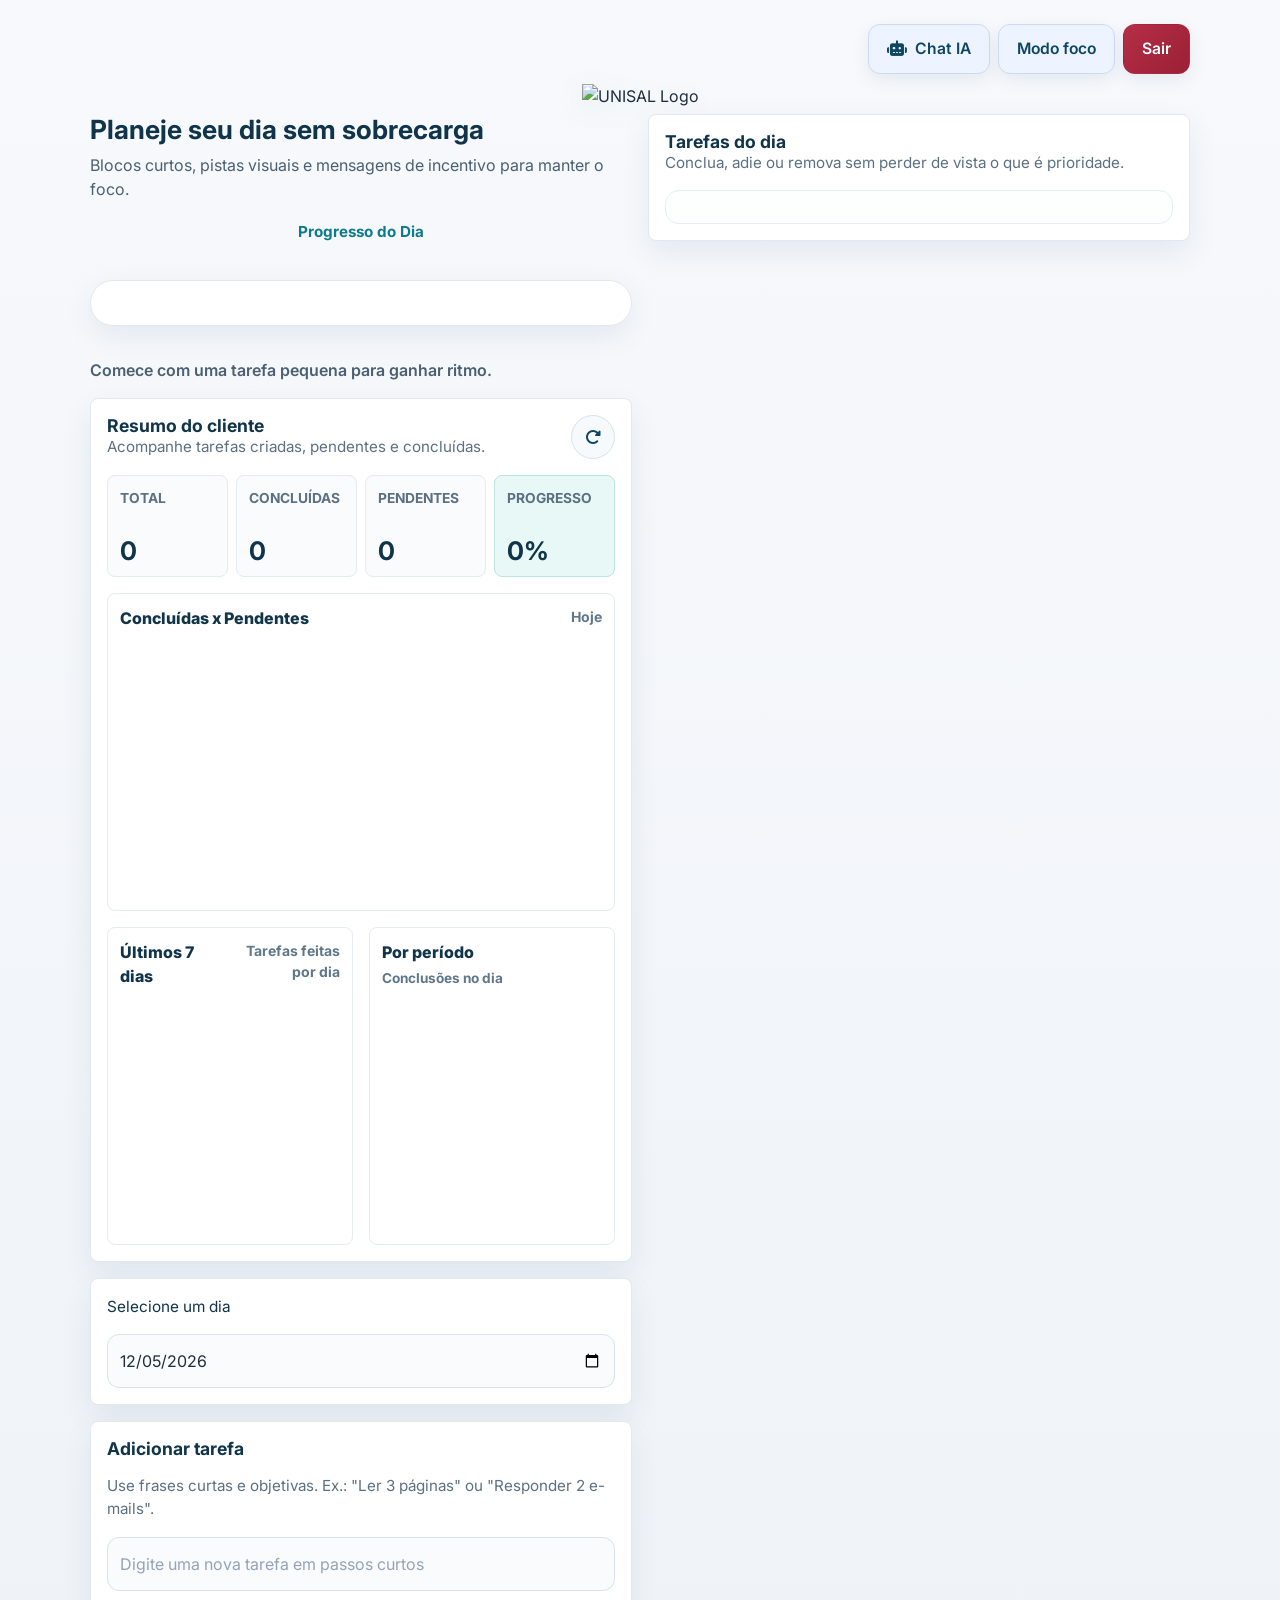
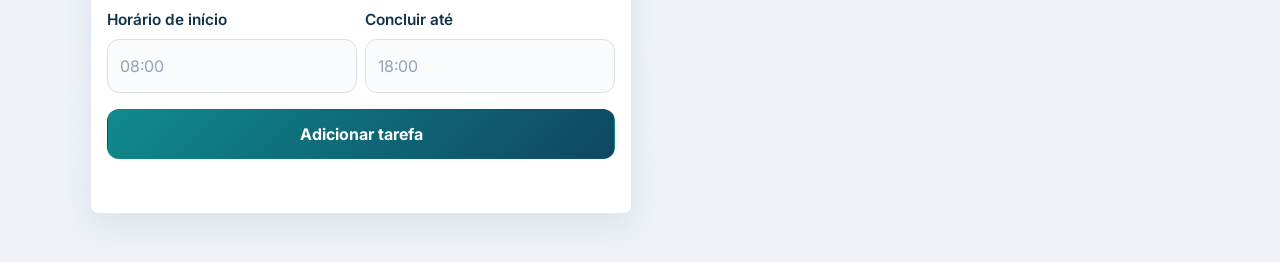
==== Programacao_front-end/index.html @ 7717613e "feat (Programacao_front-end) - Refatoração completa do código" ====
<!DOCTYPE html>
<html lang="pt-br">
    <head>
        <meta charset="UTF-8">
        <meta name="viewport" content="width=device-width, initial-scale=1.0">
        <title>Agenda Organizadora de Tarefas</title>
        <link href="https://fonts.googleapis.com/css2?family=Inter:wght@400;500;600;700;800&display=swap" rel="stylesheet">
        <link rel="stylesheet" href="https://cdnjs.cloudflare.com/ajax/libs/font-awesome/6.5.0/css/all.min.css">
        <link href="https://cdn.jsdelivr.net/npm/bootstrap@5.3.8/dist/css/bootstrap.min.css" rel="stylesheet" integrity="sha384-sRIl4kxILFvY47J16cr9ZwB07vP4J8+LH7qKQnuqkuIAvNWLzeN8tE5YBujZqJLB" crossorigin="anonymous">
        <link rel="stylesheet" href="./static/css/style.css">
    </head>
    <body class="d-flex flex-column align-items-center min-vh-100 px-3 pt-4 pb-5">
        <div class="top-actions d-flex flex-wrap justify-content-end align-items-center gap-2">
            <a class="btn ghost-btn d-inline-flex align-items-center gap-2" href="chat.html"><i class="fa-solid fa-robot"></i> Chat IA</a>
            <button id="focusToggle" class="btn ghost-btn">Modo foco</button>
            <button id="logoutBtn" class="btn logout-btn">Sair</button>
        </div>

        <div class="logo-container d-flex justify-content-center align-items-center">
            <img class="img-fluid" src="./static/images/unisal-removebg-preview.png" alt="UNISAL Logo">
        </div>

        <main class="layout container-fluid px-0">
            <div class="row g-3">
                <section class="col-12 col-lg-6 d-flex flex-column gap-3">
                    <div class="section-header">
                        <h1 class="mb-0 fw-bold">Planeje seu dia sem sobrecarga</h1>
                        <p class="subtitle mt-2 mb-0">Blocos curtos, pistas visuais e mensagens de incentivo para manter o foco.</p>
                    </div>

                    <div class="progress-text text-center fw-bold mt-1">Progresso do Dia</div>
                    <div class="progress progress-container">
                        <div class="progress-bar flex-row align-items-center justify-content-end fw-bold" id="progressBar"><span id="progressPerc"></span></div>
                    </div>
                    <div class="progress-caption fw-semibold" id="progressCaption">Comece com uma tarefa pequena para ganhar ritmo.</div>

                    <section class="card p-3 gap-3" aria-labelledby="dashboardTitle">
                        <div class="d-flex justify-content-between align-items-start gap-3">
                            <div>
                                <h2 class="section-title mb-0 fw-bold" id="dashboardTitle">Resumo do cliente</h2>
                                <p class="helper-text mb-0" id="dashboardSubtitle">Acompanhe tarefas criadas, pendentes e concluídas.</p>
                            </div>
                            <button id="refreshDashboard" class="btn icon-btn d-inline-flex align-items-center justify-content-center rounded-circle p-0 flex-shrink-0" title="Atualizar gráficos" aria-label="Atualizar gráficos">
                                <i class="fa-solid fa-rotate-right"></i>
                            </button>
                        </div>

                        <div class="row row-cols-2 row-cols-sm-4 g-2">
                            <div class="col">
                                <article class="metric-card card h-100 justify-content-between">
                                    <span>Total</span>
                                    <strong id="metricTotal">0</strong>
                                </article>
                            </div>
                            <div class="col">
                                <article class="metric-card card h-100 justify-content-between">
                                    <span>Concluídas</span>
                                    <strong id="metricCompleted">0</strong>
                                </article>
                            </div>
                            <div class="col">
                                <article class="metric-card card h-100 justify-content-between">
                                    <span>Pendentes</span>
                                    <strong id="metricPending">0</strong>
                                </article>
                            </div>
                            <div class="col">
                                <article class="metric-card card h-100 justify-content-between highlight">
                                    <span>Progresso</span>
                                    <strong id="metricRate">0%</strong>
                                </article>
                            </div>
                        </div>

                        <div class="row g-3">
                            <div class="col-12">
                                <article class="chart-panel card h-100">
                                    <div class="chart-heading d-flex justify-content-between align-items-start gap-3">
                                        <span>Concluídas x Pendentes</span>
                                        <small id="statusChartLabel">Hoje</small>
                                    </div>
                                    <canvas class="d-block w-100" id="statusChart" height="220"></canvas>
                                </article>
                            </div>
                            <div class="col-12 col-sm-6">
                                <article class="chart-panel card h-100">
                                    <div class="chart-heading d-flex justify-content-between align-items-start gap-3">
                                        <span>Últimos 7 dias</span>
                                        <small>Tarefas feitas por dia</small>
                                    </div>
                                    <canvas class="d-block w-100" id="weeklyChart" height="220"></canvas>
                                </article>
                            </div>
                            <div class="col-12 col-sm-6">
                                <article class="chart-panel card h-100">
                                    <div class="chart-heading d-flex flex-column align-items-start gap-1">
                                        <span>Por período</span>
                                        <small>Conclusões no dia</small>
                                    </div>
                                    <canvas class="d-block w-100" id="periodChart" height="220"></canvas>
                                </article>
                            </div>
                        </div>
                    </section>

                    <div class="d-flex flex-column gap-3">
                        <div class="card p-3 gap-3">
                            <label class="form-label mb-0" for="selectedDate">Selecione um dia</label>
                            <input class="form-control" type="date" id="selectedDate">
                        </div>

                        <div class="card p-3 gap-3">
                            <h2 class="section-title mb-0 fw-bold">Adicionar tarefa</h2>
                            <p class="helper-text mb-0">Use frases curtas e objetivas. Ex.: "Ler 3 páginas" ou "Responder 2 e-mails".</p>
                            <input class="form-control" type="text" id="taskInput" placeholder="Digite uma nova tarefa em passos curtos">
                            <div class="row g-2">
                                <div class="col-12 col-sm-6">
                                    <label class="form-label fw-semibold" for="timeInput">Horário de início</label>
                                    <input class="form-control" type="text" id="timeInput" maxlength="5" pattern="[0-9]{2}:[0-9]{2}" placeholder="08:00">
                                </div>
                                <div class="col-12 col-sm-6">
                                    <label class="form-label fw-semibold" for="deadlineInput">Concluir até</label>
                                    <input class="form-control" type="text" id="deadlineInput" maxlength="5" pattern="[0-9]{2}:[0-9]{2}" placeholder="18:00">
                                </div>
                            </div>
                            <button id="addTaskButton" class="btn btn-primary primary-btn w-100 fw-bold">Adicionar tarefa</button>
                            <div id="statusMessage" class="status-message fw-semibold" role="status" aria-live="polite"></div>
                        </div>
                    </div>
                </section>

                <section class="col-12 col-lg-6 d-flex flex-column gap-3">
                    <div class="card p-3">
                        <h2 class="section-title mb-0 fw-bold">Tarefas do dia</h2>
                        <p class="helper-text mb-0">Conclua, adie ou remova sem perder de vista o que é prioridade.</p>
                        <div class="task-list-container w-100 overflow-y-auto mt-3 p-3">
                            <ul id="taskList" class="list-unstyled mb-0"></ul>
                        </div>
                    </div>
                </section>
            </div>
        </main>

        <div class="congrats-message position-fixed top-50 start-50 translate-middle text-center" id="congratsMessage">
            Parabéns! Você completou todas as tarefas do dia!
        </div>

        <canvas id="fireworksCanvas" class="position-fixed top-0 start-0 w-100 h-100"></canvas>

        <script src="./static/js/auth.js"></script>
        <script src="./static/js/fireworks.js"></script>
        <script src="./static/js/progress.js"></script>
        <script src="./static/js/tasks.js"></script>
    </body>
</html>
---- Programacao_front-end/static/css/style.css ----
body {
    font-family: 'Inter', system-ui, -apple-system, sans-serif;
    background: linear-gradient(180deg, #f7f9fc 0%, #eef2f7 100%);
    color: #1f2d3d;
    transition: background 0.3s ease;
}

.top-actions,
.layout {
    width: min(1100px, 100%);
}

.btn {
    --bs-btn-hover-bg: var(--bs-btn-bg);
    --bs-btn-hover-color: var(--bs-btn-color);
    --bs-btn-hover-border-color: var(--bs-btn-border-color);
    --bs-btn-active-bg: var(--bs-btn-hover-bg);
    --bs-btn-active-color: var(--bs-btn-hover-color);
    --bs-btn-active-border-color: var(--bs-btn-hover-border-color);
    --bs-btn-padding-y: 12px;
    --bs-btn-padding-x: 12px;
    --bs-btn-border-radius: 12px;
    --bs-btn-font-weight: 600;
    transition: transform 0.1s ease, box-shadow 0.2s ease, background-color 0.2s ease;
}

.logout-btn,
.ghost-btn {
    --bs-btn-padding-x: 18px;
    --bs-btn-font-size: 0.98rem;
    box-shadow: 0 6px 18px #0f466214;
}

.logout-btn,
.primary-btn {
    --bs-btn-color: #fff;
    --bs-btn-border-color: transparent;
}

.logout-btn {
    background: linear-gradient(135deg, #b52e46, #9a2036);
}

.ghost-btn {
    --bs-btn-bg: #edf3ff;
    --bs-btn-color: #0f4662;
    --bs-btn-border-color: #cfd9f1;
}

.logout-btn:hover,
.ghost-btn:hover,
.primary-btn:hover,
.delete-btn:hover,
.check-btn:hover {
    transform: translateY(-1px);
    box-shadow: 0 10px 26px #0f466220;
}

.btn:focus-visible,
.form-control:focus-visible {
    outline: 3px solid #74c0c8;
    outline-offset: 2px;
}

.logo-container {
    margin: 10px 0 6px;
}

.logo-container img {
    max-width: 180px;
    filter: drop-shadow(0 6px 14px #0f466215);
}

.section-header h1 {
    font-size: 1.65rem;
    color: #10344a;
}

.subtitle,
.progress-caption {
    color: #4a6072;
}

.card {
    --bs-card-border-radius: 8px;
    --bs-card-border-color: #e2e8f0;
    box-shadow: 0 12px 30px #0f466214;
}

.section-title {
    color: #10344a;
    font-size: 1.1rem;
}

.helper-text {
    color: #5c7083;
    font-size: 0.95rem;
}

.form-control {
    padding: 14px 12px;
    border-color: #d9e2ec;
    border-radius: 12px;
    background: #f9fbfd;
    color: #1f2d3d;
}

.form-control::placeholder {
    color: #94a3b8;
}

.form-label {
    color: #10344a;
    font-size: 0.96rem;
}

.primary-btn {
    --bs-btn-bg: #0f4662;
    background-image: linear-gradient(135deg, #0f8b8d, #0f4662);
}

.status-message {
    min-height: 22px;
    color: #0f4662;
    font-size: 0.95rem;
    transition: opacity 0.25s ease, transform 0.25s ease;
}

.status-message.hide {
    opacity: 0;
    transform: translateY(-4px);
}

.task-list-container {
    max-height: 420px;
    border: 1px solid #e6edf5;
    border-radius: 14px;
    background-color: #fdfefe;
    scrollbar-gutter: stable;
}

.task-item {
    background-color: #fff;
    margin-bottom: 10px;
    border: 1px solid #e6edf5;
    border-radius: 12px;
    box-shadow: 0 6px 16px #0f466210;
    transition: background-color 0.2s ease, transform 0.12s ease, border-color 0.2s ease;
}

.task-item:hover {
    transform: translateY(-1px);
    border-color: #c7d7eb;
}

.task-details {
    min-width: 0;
    overflow-wrap: anywhere;
}

.task-details span:first-child {
    color: #10344a;
}

.time {
    font-size: 0.96rem;
    color: #0f7a8c;
}

.task-actions .btn {
    --bs-btn-border-radius: 10px;
    --bs-btn-font-size: 0.97rem;
}

.delete-btn {
    --bs-btn-bg: #ffe8ec;
    --bs-btn-color: #9a2036;
    --bs-btn-border-color: #f4c7d0;
    min-width: 110px;
}

.check-btn {
    --bs-btn-bg: #e6f5f4;
    --bs-btn-color: #0f7a8c;
    --bs-btn-border-color: #c5e7e5;
    min-width: 120px;
}

.progress-container {
    --bs-progress-height: 46px;
    --bs-progress-bg: #fff;
    --bs-progress-border-radius: 26px;
    margin: 20px 0 10px;
    box-shadow: 0 10px 30px #0f466214;
    border: 1px solid #e2e8f0;
}

.progress-bar {
    background: linear-gradient(90deg, #6fd0b5 0%, #0f7a8c 50%, #0f4662 100%);
    border-radius: inherit;
    width: 0;
    transition: width 0.5s cubic-bezier(.68,-0.55,.27,1.55);
}

.progress-text {
    font-size: 0.95rem;
    color: #0f7a8c;
}

.progress-bar span {
    padding-right: 18px;
    font-size: 1rem;
}

.progress-caption {
    margin-top: 6px;
}

.icon-btn {
    --bs-btn-bg: #f6fafc;
    --bs-btn-color: #0f4662;
    --bs-btn-border-color: #d7e3ee;
    --bs-btn-hover-bg: #e9f5f5;
    width: 44px;
    height: 44px;
}

.icon-btn:hover {
    transform: translateY(-1px);
}

.metric-card,
.chart-panel {
    --bs-card-border-color: #e3ebf3;
    padding: 12px;
    box-shadow: none;
}

.metric-card {
    --bs-card-bg: #f9fbfd;
    min-height: 102px;
}

.metric-card span {
    color: #5c7083;
    font-size: 0.86rem;
    font-weight: 700;
    text-transform: uppercase;
}

.metric-card strong {
    color: #10344a;
    font-size: 1.6rem;
    line-height: 1;
}

.metric-card.highlight {
    --bs-card-bg: #e8f8f6;
    --bs-card-border-color: #bce5de;
}

.chart-panel {
    min-height: 318px;
}

.chart-heading span {
    color: #10344a;
    font-weight: 800;
}

.chart-heading small {
    color: #60778a;
    font-weight: 700;
    text-align: right;
}

.chart-heading.flex-column small {
    text-align: left;
    font-size: 0.85rem;
}

.chart-panel canvas {
    height: 220px;
    margin-top: 10px;
}

.congrats-message {
    background-color: rgba(15, 70, 98, 0.92);
    color: white;
    padding: 24px 40px;
    border-radius: 14px;
    font-size: 1.3rem;
    display: none;
    z-index: 100;
    box-shadow: 0 16px 36px #0f466230;
}

#fireworksCanvas {
    pointer-events: none;
    z-index: 99;
}

.fade-in {
    animation: fadeIn 0.25s ease;
}

.pulse-success {
    animation: pulse 0.6s ease;
    background: #e8f8f6;
}

.task-done {
    background: #ecf8f0;
    opacity: 0.85;
    border-color: #bfe3c8;
}

.task-done .task-details span:first-child {
    text-decoration: line-through;
    color: #5a6b75;
}

body.focus-mode {
    background: #f7f9fc;
}

body.focus-mode .logo-container,
body.focus-mode canvas,
body.focus-mode .congrats-message {
    display: none !important;
}

body.focus-mode .card,
body.focus-mode .progress-container,
body.focus-mode .task-list-container {
    box-shadow: none;
    border-color: #dbe6f4;
}

@keyframes fadeIn {
    from { opacity: 0; transform: translateY(4px); }
    to { opacity: 1; transform: translateY(0); }
}

@keyframes pulse {
    0% { box-shadow: 0 0 0 0 rgba(15, 122, 140, 0.3); }
    70% { box-shadow: 0 0 0 12px rgba(15, 122, 140, 0); }
    100% { box-shadow: 0 0 0 0 rgba(15, 122, 140, 0); }
}
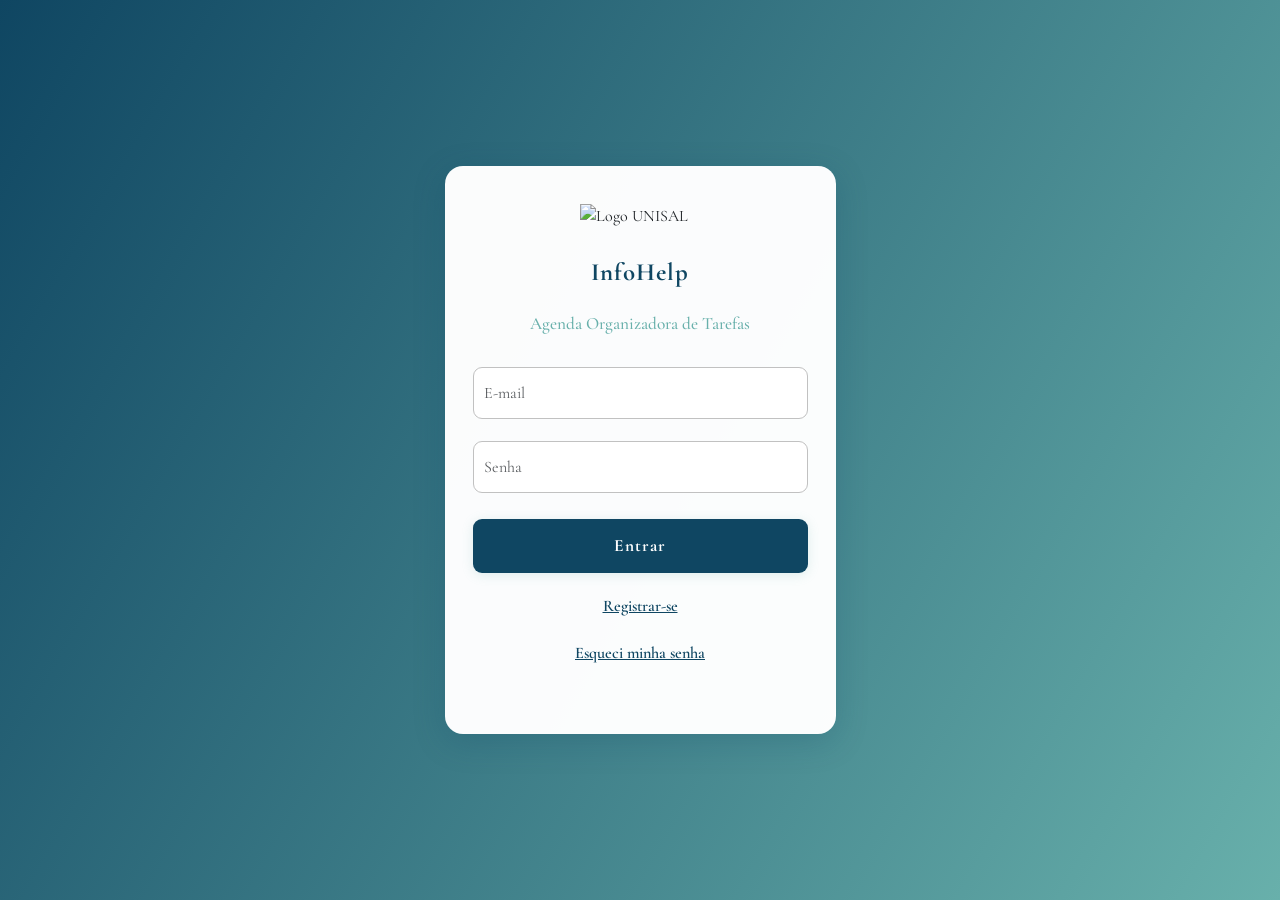
==== commit 49fdd51d: "feat: adiciona administração e área profissional com autenticação por role" ====
--- a/Programacao_front-end/index.html
+++ b/Programacao_front-end/index.html
@@ -11,6 +11,8 @@
     </head>
     <body class="d-flex flex-column align-items-center min-vh-100 px-3 pt-4 pb-5">
         <div class="top-actions d-flex flex-wrap justify-content-end align-items-center gap-2">
+            <a id="professionalLink" class="btn ghost-btn" href="profissional.html" hidden>Área do Profissional</a>
+            <a id="adminLink" class="btn ghost-btn" href="admin.html" hidden>Área Administrativa</a>
             <a class="btn ghost-btn d-inline-flex align-items-center gap-2" href="chat.html"><i class="fa-solid fa-robot"></i> Chat IA</a>
             <button id="focusToggle" class="btn ghost-btn">Modo foco</button>
             <button id="logoutBtn" class="btn logout-btn">Sair</button>
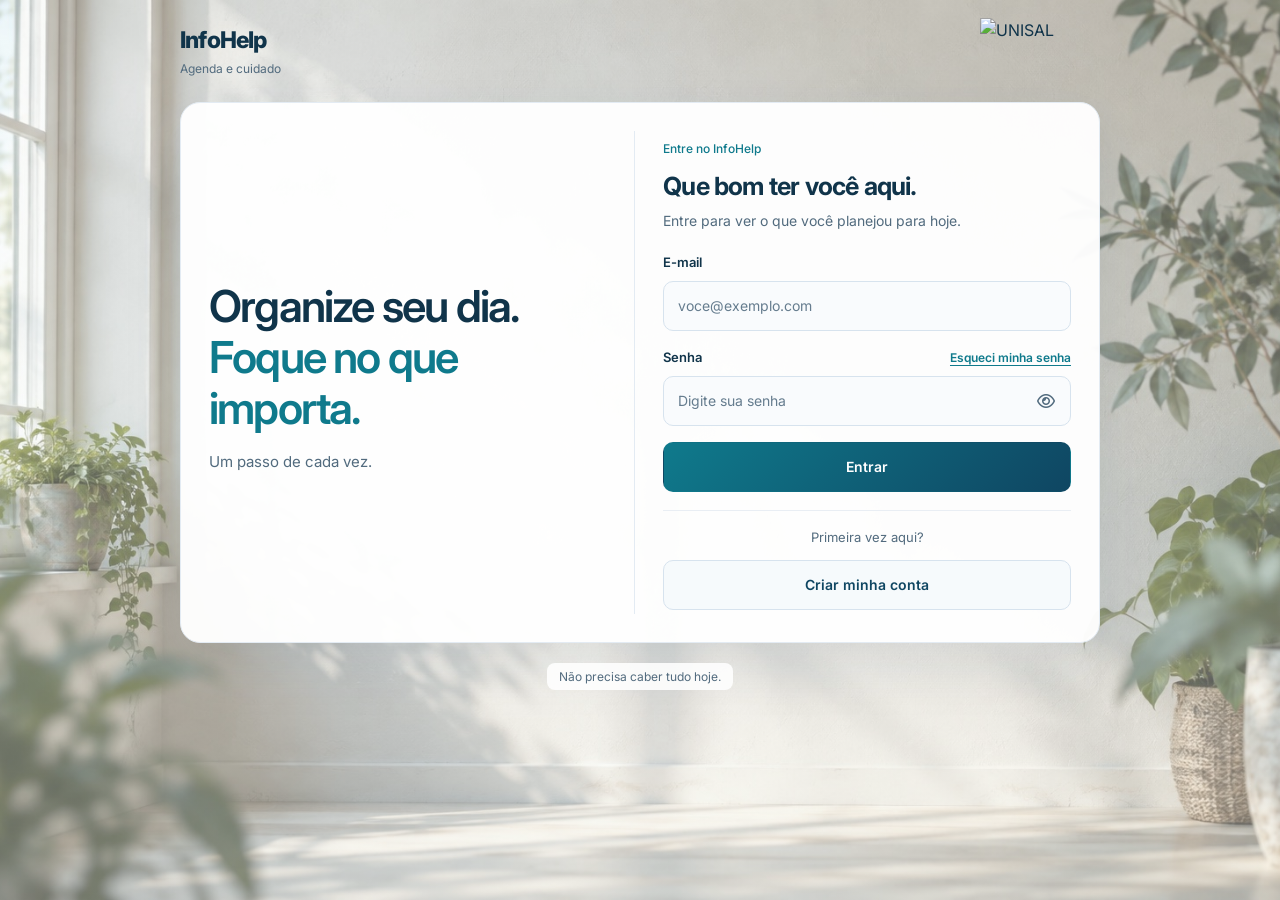
==== commit 5543daae: "feat: adiciona agendas semanais para pacientes e psicólogos" ====
--- a/Programacao_front-end/index.html
+++ b/Programacao_front-end/index.html
@@ -8,38 +8,121 @@
         <link rel="stylesheet" href="https://cdnjs.cloudflare.com/ajax/libs/font-awesome/6.5.0/css/all.min.css">
         <link href="https://cdn.jsdelivr.net/npm/bootstrap@5.3.8/dist/css/bootstrap.min.css" rel="stylesheet" integrity="sha384-sRIl4kxILFvY47J16cr9ZwB07vP4J8+LH7qKQnuqkuIAvNWLzeN8tE5YBujZqJLB" crossorigin="anonymous">
         <link rel="stylesheet" href="./static/css/style.css">
+        <link rel="stylesheet" href="./static/css/calendar.css">
     </head>
-    <body class="d-flex flex-column align-items-center min-vh-100 px-3 pt-4 pb-5">
-        <div class="top-actions d-flex flex-wrap justify-content-end align-items-center gap-2">
-            <a id="professionalLink" class="btn ghost-btn" href="profissional.html" hidden>Área do Profissional</a>
-            <a id="adminLink" class="btn ghost-btn" href="admin.html" hidden>Área Administrativa</a>
-            <a class="btn ghost-btn d-inline-flex align-items-center gap-2" href="chat.html"><i class="fa-solid fa-robot"></i> Chat IA</a>
-            <button id="focusToggle" class="btn ghost-btn">Modo foco</button>
-            <button id="logoutBtn" class="btn logout-btn">Sair</button>
-        </div>
-
-        <div class="logo-container d-flex justify-content-center align-items-center">
-            <img class="img-fluid" src="./static/images/unisal-removebg-preview.png" alt="UNISAL Logo">
-        </div>
+    <body class="agenda-page min-vh-100">
+        <header class="app-header">
+            <a class="logo-container" href="index.html" aria-label="Página inicial">
+                <img class="img-fluid" src="./static/images/unisal-removebg-preview.png" alt="UNISAL Logo">
+            </a>
+            <div class="top-actions d-flex flex-wrap justify-content-end align-items-center gap-2">
+                <a id="professionalLink" class="btn ghost-btn" href="profissional.html" hidden>Área do Profissional</a>
+                <a id="adminLink" class="btn ghost-btn" href="admin.html" hidden>Área Administrativa</a>
+                <a class="btn ghost-btn d-inline-flex align-items-center gap-2" href="chat.html"><i class="fa-solid fa-robot"></i> Chat IA</a>
+                <button id="focusToggle" class="btn ghost-btn">Modo foco</button>
+                <button id="logoutBtn" class="btn logout-btn">Sair</button>
+            </div>
+        </header>
 
         <main class="layout container-fluid px-0">
-            <div class="row g-3">
-                <section class="col-12 col-lg-6 d-flex flex-column gap-3">
-                    <div class="section-header">
-                        <h1 class="mb-0 fw-bold">Planeje seu dia sem sobrecarga</h1>
-                        <p class="subtitle mt-2 mb-0">Blocos curtos, pistas visuais e mensagens de incentivo para manter o foco.</p>
-                    </div>
-
-                    <div class="progress-text text-center fw-bold mt-1">Progresso do Dia</div>
-                    <div class="progress progress-container">
-                        <div class="progress-bar flex-row align-items-center justify-content-end fw-bold" id="progressBar"><span id="progressPerc"></span></div>
-                    </div>
-                    <div class="progress-caption fw-semibold" id="progressCaption">Comece com uma tarefa pequena para ganhar ritmo.</div>
-
-                    <section class="card p-3 gap-3" aria-labelledby="dashboardTitle">
+            <div class="section-header mb-4">
+                <h1 class="mb-0 fw-bold">Planeje seu dia sem sobrecarga</h1>
+                <p class="subtitle mt-2 mb-0">Blocos curtos, pistas visuais e mensagens de incentivo para manter o foco.</p>
+            </div>
+
+            <nav class="app-tabs mb-4" role="tablist" aria-label="Agenda e clínicas">
+                <button class="app-tab" type="button" id="agendaTab" role="tab" aria-selected="true" aria-controls="agendaPanel" tabindex="0">
+                    <i class="fa-solid fa-calendar-check" aria-hidden="true"></i> Minha agenda
+                </button>
+                <button class="app-tab" type="button" id="clinicsTab" role="tab" aria-selected="false" aria-controls="clinicsPanel" tabindex="-1">
+                    <i class="fa-solid fa-map-location-dot" aria-hidden="true"></i> Clínicas próximas
+                </button>
+            </nav>
+
+            <section id="agendaPanel" role="tabpanel" aria-labelledby="agendaTab">
+                <div class="agenda-grid">
+                    <section class="daily-progress card p-3" aria-label="Progresso do dia">
+                        <div class="progress-text text-center fw-bold mt-1">Progresso do Dia</div>
+                        <div class="progress progress-container">
+                            <div class="progress-bar flex-row align-items-center justify-content-end fw-bold" id="progressBar"><span id="progressPerc"></span></div>
+                        </div>
+                        <div class="progress-caption fw-semibold" id="progressCaption">Comece com uma tarefa pequena para ganhar ritmo.</div>
+                    </section>
+
+                    <section class="task-planner d-flex flex-column gap-3" aria-label="Planejar tarefas">
+                        <div class="card p-3 gap-3">
+                            <label class="form-label mb-0" for="selectedDate">Selecione um dia</label>
+                            <input class="form-control" type="date" id="selectedDate">
+                        </div>
+
+                        <form id="taskForm" class="card p-3 gap-3" novalidate>
+                            <h2 class="section-title mb-0 fw-bold" id="taskFormTitle">Adicionar tarefa</h2>
+                            <p class="helper-text mb-0">Use frases curtas e objetivas. Ex.: "Ler 3 páginas" ou "Responder 2 e-mails".</p>
+                            <label class="form-label mb-0 fw-semibold" for="taskInput">O que você quer fazer?</label>
+                            <input class="form-control" type="text" id="taskInput" maxlength="500" required placeholder="Digite uma nova tarefa em passos curtos">
+                            <div id="editDateField" hidden>
+                                <label class="form-label fw-semibold" for="editTaskDate">Dia da tarefa</label>
+                                <input class="form-control" type="date" id="editTaskDate">
+                                <p class="helper-text mt-2 mb-0">Esta edição altera apenas esta ocorrência.</p>
+                            </div>
+                            <div class="row g-2">
+                                <div class="col-12 col-sm-6">
+                                    <label class="form-label fw-semibold" for="timeInput">Horário de início</label>
+                                    <input class="form-control" type="text" id="timeInput" maxlength="5" pattern="[0-9]{2}:[0-9]{2}" placeholder="08:00" aria-describedby="timeInputHint">
+                                </div>
+                                <div class="col-12 col-sm-6">
+                                    <label class="form-label fw-semibold" for="deadlineInput">Concluir até</label>
+                                    <input class="form-control" type="text" id="deadlineInput" maxlength="5" pattern="[0-9]{2}:[0-9]{2}" placeholder="18:00" aria-describedby="timeInputHint">
+                                </div>
+                            </div>
+                            <p class="helper-text mb-0" id="timeInputHint">Pode digitar só a hora: 18 vira 18:00.</p>
+                            <div id="repeatFields">
+                                <label class="form-label fw-semibold" for="repeatFrequency">Repetir</label>
+                                <select class="form-select" id="repeatFrequency">
+                                    <option value="none">Não repetir</option>
+                                    <option value="daily">Todos os dias</option>
+                                    <option value="weekly">Toda semana</option>
+                                </select>
+                                <div class="mt-2" id="repeatUntilField" hidden>
+                                    <label class="form-label fw-semibold" for="repeatUntil">Repetir até</label>
+                                    <input class="form-control" type="date" id="repeatUntil">
+                                    <p class="helper-text mt-2 mb-0">Crie até 90 ocorrências. Cada dia pode ser editado ou removido separadamente.</p>
+                                </div>
+                            </div>
+                            <button type="submit" id="addTaskButton" class="btn btn-primary primary-btn w-100 fw-bold">Adicionar tarefa</button>
+                            <button type="button" id="cancelEditButton" class="btn ghost-btn w-100" hidden>Cancelar edição</button>
+                            <div id="statusMessage" class="status-message fw-semibold" role="status" aria-live="polite"></div>
+                        </form>
+                    </section>
+
+                    <section class="daily-tasks card p-3" aria-labelledby="tasksTitle">
+                        <div class="calendar-heading">
+                            <h2 class="section-title mb-0 fw-bold" id="tasksTitle">Tarefas do dia</h2>
+                            <div class="calendar-switch" role="group" aria-label="Ver tarefas por dia ou semana">
+                                <button type="button" id="dayViewButton" aria-pressed="true">Dia</button>
+                                <button type="button" id="weekViewButton" aria-pressed="false">Semana</button>
+                            </div>
+                        </div>
+                        <p class="helper-text mb-0" id="tasksDescription">Conclua, adie ou remova sem perder de vista o que é prioridade.</p>
+                        <div class="week-navigation" id="taskWeekNav" hidden>
+                            <p class="week-range" id="taskWeekRange"></p>
+                            <div class="week-buttons">
+                                <button type="button" class="btn ghost-btn" id="previousTaskWeek" aria-label="Semana anterior"><i class="fa-solid fa-chevron-left" aria-hidden="true"></i></button>
+                                <button type="button" class="btn ghost-btn" id="currentTaskWeek">Esta semana</button>
+                                <button type="button" class="btn ghost-btn" id="nextTaskWeek" aria-label="Próxima semana"><i class="fa-solid fa-chevron-right" aria-hidden="true"></i></button>
+                            </div>
+                        </div>
+                        <p id="taskLoadStatus" class="helper-text mt-2 mb-0" role="status" aria-live="polite"></p>
+                        <button type="button" id="retryTasksButton" class="btn ghost-btn mt-2" hidden>Tentar carregar novamente</button>
+                        <div class="task-list-container w-100 overflow-y-auto mt-3 p-3">
+                            <ul id="taskList" class="list-unstyled mb-0"></ul>
+                        </div>
+                    </section>
+
+                    <section class="dashboard-card card p-3 gap-3" aria-labelledby="dashboardTitle">
                         <div class="d-flex justify-content-between align-items-start gap-3">
                             <div>
-                                <h2 class="section-title mb-0 fw-bold" id="dashboardTitle">Resumo do cliente</h2>
+                                <h2 class="section-title mb-0 fw-bold" id="dashboardTitle">Seu dia em números</h2>
                                 <p class="helper-text mb-0" id="dashboardSubtitle">Acompanhe tarefas criadas, pendentes e concluídas.</p>
                             </div>
                             <button id="refreshDashboard" class="btn icon-btn d-inline-flex align-items-center justify-content-center rounded-circle p-0 flex-shrink-0" title="Atualizar gráficos" aria-label="Atualizar gráficos">
@@ -75,7 +158,7 @@
                         </div>
 
                         <div class="row g-3">
-                            <div class="col-12">
+                            <div class="col-12 col-lg-4">
                                 <article class="chart-panel card h-100">
                                     <div class="chart-heading d-flex justify-content-between align-items-start gap-3">
                                         <span>Concluídas x Pendentes</span>
@@ -84,7 +167,7 @@
                                     <canvas class="d-block w-100" id="statusChart" height="220"></canvas>
                                 </article>
                             </div>
-                            <div class="col-12 col-sm-6">
+                            <div class="col-12 col-lg-4">
                                 <article class="chart-panel card h-100">
                                     <div class="chart-heading d-flex justify-content-between align-items-start gap-3">
                                         <span>Últimos 7 dias</span>
@@ -93,7 +176,7 @@
                                     <canvas class="d-block w-100" id="weeklyChart" height="220"></canvas>
                                 </article>
                             </div>
-                            <div class="col-12 col-sm-6">
+                            <div class="col-12 col-lg-4">
                                 <article class="chart-panel card h-100">
                                     <div class="chart-heading d-flex flex-column align-items-start gap-1">
                                         <span>Por período</span>
@@ -104,43 +187,46 @@
                             </div>
                         </div>
                     </section>
-
-                    <div class="d-flex flex-column gap-3">
-                        <div class="card p-3 gap-3">
-                            <label class="form-label mb-0" for="selectedDate">Selecione um dia</label>
-                            <input class="form-control" type="date" id="selectedDate">
-                        </div>
-
-                        <div class="card p-3 gap-3">
-                            <h2 class="section-title mb-0 fw-bold">Adicionar tarefa</h2>
-                            <p class="helper-text mb-0">Use frases curtas e objetivas. Ex.: "Ler 3 páginas" ou "Responder 2 e-mails".</p>
-                            <input class="form-control" type="text" id="taskInput" placeholder="Digite uma nova tarefa em passos curtos">
-                            <div class="row g-2">
-                                <div class="col-12 col-sm-6">
-                                    <label class="form-label fw-semibold" for="timeInput">Horário de início</label>
-                                    <input class="form-control" type="text" id="timeInput" maxlength="5" pattern="[0-9]{2}:[0-9]{2}" placeholder="08:00">
-                                </div>
-                                <div class="col-12 col-sm-6">
-                                    <label class="form-label fw-semibold" for="deadlineInput">Concluir até</label>
-                                    <input class="form-control" type="text" id="deadlineInput" maxlength="5" pattern="[0-9]{2}:[0-9]{2}" placeholder="18:00">
-                                </div>
-                            </div>
-                            <button id="addTaskButton" class="btn btn-primary primary-btn w-100 fw-bold">Adicionar tarefa</button>
-                            <div id="statusMessage" class="status-message fw-semibold" role="status" aria-live="polite"></div>
-                        </div>
+                </div>
+            </section>
+
+            <section id="clinicsPanel" role="tabpanel" aria-labelledby="clinicsTab" hidden>
+                <div class="card p-3 p-md-4 gap-3">
+                    <div>
+                        <h2 class="section-title fw-bold mb-2">Encontre cuidado perto de você</h2>
+                        <p class="helper-text mb-0">Explore clínicas, consultórios e unidades de saúde da sua região.</p>
                     </div>
-                </section>
-
-                <section class="col-12 col-lg-6 d-flex flex-column gap-3">
-                    <div class="card p-3">
-                        <h2 class="section-title mb-0 fw-bold">Tarefas do dia</h2>
-                        <p class="helper-text mb-0">Conclua, adie ou remova sem perder de vista o que é prioridade.</p>
-                        <div class="task-list-container w-100 overflow-y-auto mt-3 p-3">
-                            <ul id="taskList" class="list-unstyled mb-0"></ul>
-                        </div>
+                    <form id="clinicSearchForm" class="clinic-search">
+                        <div class="clinic-address-field">
+                            <label class="form-label fw-semibold" for="clinicAddress">Cidade, bairro ou endereço</label>
+                            <input class="form-control" id="clinicAddress" type="search" placeholder="Ex.: Campinas, São Paulo" minlength="3" maxlength="200" required>
+                        </div>
+                        <div>
+                            <label class="form-label fw-semibold" for="clinicRadius">Distância da busca</label>
+                            <select class="form-select" id="clinicRadius">
+                                <option value="2000">Até 2 km</option>
+                                <option value="5000" selected>Até 5 km</option>
+                                <option value="10000">Até 10 km</option>
+                            </select>
+                        </div>
+                        <button class="btn primary-btn" type="submit" id="searchClinicsButton">Buscar clínicas</button>
+                        <button class="btn ghost-btn" type="button" id="locateClinicsButton"><i class="fa-solid fa-location-crosshairs" aria-hidden="true"></i> Usar minha localização</button>
+                    </form>
+                    <p class="helper-text mb-0">Sua localização só é solicitada ao clicar no botão. A busca consulta serviços de mapas externos.</p>
+                    <div id="clinicStatus" class="clinic-status" role="status" aria-live="polite">Busque um lugar ou use sua localização para encontrar clínicas.</div>
+                    <div id="clinicLocationChoices" class="clinic-location-choices" role="group" aria-label="Escolha o local da busca" hidden></div>
+                    <p id="clinicMapNotice" class="helper-text mb-0" role="status" hidden>Não foi possível carregar as imagens do mapa. A lista de clínicas continua disponível.</p>
+                    <div class="clinics-grid">
+                        <div id="clinicsMap" class="clinics-map" role="region" aria-label="Mapa de clínicas próximas" aria-busy="false"></div>
+                        <section class="clinic-results" aria-labelledby="clinicResultsTitle" aria-busy="false">
+                            <h3 class="section-title fw-bold" id="clinicResultsTitle">Locais encontrados</h3>
+                            <p id="clinicResultsSummary" class="helper-text">Os resultados aparecerão aqui, do mais próximo ao mais distante.</p>
+                            <ul id="clinicList" class="list-unstyled mb-0"></ul>
+                        </section>
                     </div>
-                </section>
-            </div>
+                    <p class="helper-text mb-0">Dados de <a href="https://www.openstreetmap.org/copyright" target="_blank" rel="noopener noreferrer">OpenStreetMap</a>. Até 30 locais por busca. A cobertura pode variar; confirme horários e serviços com a clínica. As distâncias são em linha reta.</p>
+                </div>
+            </section>
         </main>
 
         <div class="congrats-message position-fixed top-50 start-50 translate-middle text-center" id="congratsMessage">
@@ -149,9 +235,12 @@
 
         <canvas id="fireworksCanvas" class="position-fixed top-0 start-0 w-100 h-100"></canvas>
 
+        <script src="./static/js/api.js"></script>
         <script src="./static/js/auth.js"></script>
         <script src="./static/js/fireworks.js"></script>
         <script src="./static/js/progress.js"></script>
+        <script src="./static/js/calendar.js"></script>
         <script src="./static/js/tasks.js"></script>
+        <script src="./static/js/clinics.js"></script>
     </body>
 </html>
--- a/Programacao_front-end/static/css/style.css
+++ b/Programacao_front-end/static/css/style.css
@@ -8,6 +8,270 @@
 .top-actions,
 .layout {
     width: min(1100px, 100%);
+}
+
+.agenda-page {
+    padding: 24px clamp(16px, 2.5vw, 48px) 40px;
+}
+
+.agenda-page .layout {
+    width: 100%;
+}
+
+.app-header {
+    display: flex;
+    justify-content: space-between;
+    align-items: center;
+    gap: 20px;
+    margin-bottom: 28px;
+}
+
+.app-header .logo-container {
+    margin: 0;
+    flex-shrink: 0;
+    width: 140px;
+    height: 64px;
+    display: flex;
+    align-items: center;
+    overflow: hidden;
+}
+
+.app-header .logo-container img {
+    width: 140px;
+}
+
+.app-header .top-actions {
+    width: auto;
+}
+
+.app-tabs {
+    display: flex;
+    flex-wrap: wrap;
+    gap: 8px;
+    padding: 6px;
+    background: #e5edf4;
+    border-radius: 16px;
+    width: fit-content;
+    max-width: 100%;
+}
+
+.app-tab {
+    display: inline-flex;
+    align-items: center;
+    justify-content: center;
+    gap: 10px;
+    flex: 1 1 auto;
+    border: 0;
+    border-radius: 12px;
+    background: transparent;
+    color: #4a6072;
+    padding: 12px 20px;
+    font-weight: 700;
+}
+
+.app-tab[aria-selected="true"] {
+    background: #fff;
+    color: #0f4662;
+    box-shadow: 0 3px 10px #0f466214;
+}
+
+.app-tab:focus-visible,
+.form-select:focus-visible {
+    outline: 3px solid #74c0c8;
+    outline-offset: 2px;
+}
+
+.agenda-grid {
+    display: grid;
+    grid-template-columns: minmax(0, 2fr) minmax(0, 3fr);
+    gap: 20px;
+    align-items: start;
+}
+
+.agenda-grid > * {
+    min-width: 0;
+}
+
+.daily-progress,
+.dashboard-card {
+    grid-column: 1 / -1;
+}
+
+.daily-progress .progress-container {
+    --bs-progress-height: 30px;
+    margin: 12px 0 6px;
+}
+
+.agenda-page .chart-panel {
+    min-height: 280px;
+}
+
+.agenda-page .daily-tasks {
+    align-self: stretch;
+}
+
+.agenda-page .task-list-container {
+    flex: 1;
+    min-height: 220px;
+    max-height: 560px;
+}
+
+.task-empty-state {
+    padding: 40px 16px;
+    text-align: center;
+    color: #5c7083;
+}
+
+.helper-text.task-load-error {
+    color: #b52e46;
+}
+
+.agenda-page [hidden] {
+    display: none !important;
+}
+
+.task-empty-state i {
+    display: block;
+    margin-bottom: 12px;
+    font-size: 1.8rem;
+    color: #0f8b8d;
+}
+
+.clinic-search {
+    display: flex;
+    align-items: end;
+    flex-wrap: wrap;
+    gap: 12px;
+}
+
+.clinic-address-field {
+    flex: 1 1 280px;
+    min-width: 0;
+}
+
+.clinic-search .form-select {
+    padding: 14px 36px 14px 12px;
+    border-color: #d9e2ec;
+    border-radius: 12px;
+    color: #1f2d3d;
+    background-color: #f9fbfd;
+}
+
+.clinic-search .btn {
+    min-height: 54px;
+}
+
+.clinic-status {
+    padding: 12px 16px;
+    background: #e8f8f6;
+    color: #0f4662;
+    border-radius: 12px;
+    overflow-wrap: anywhere;
+}
+
+.clinic-status[data-tone="error"] {
+    background: #ffe8ec;
+    color: #9a2036;
+}
+
+.clinic-location-choices {
+    display: flex;
+    flex-wrap: wrap;
+    gap: 8px;
+}
+
+.clinic-location-choices .btn {
+    max-width: 100%;
+    overflow-wrap: anywhere;
+}
+
+.clinics-grid {
+    display: grid;
+    grid-template-columns: minmax(0, 2fr) minmax(280px, 1fr);
+    gap: 20px;
+}
+
+.clinics-map {
+    height: clamp(420px, 58vh, 720px);
+    border: 1px solid #d9e2ec;
+    border-radius: 16px;
+    background: #e5edf4;
+    z-index: 0;
+}
+
+.clinic-results {
+    min-width: 0;
+    max-height: clamp(420px, 58vh, 720px);
+    overflow-y: auto;
+    scrollbar-gutter: stable;
+}
+
+.clinic-item {
+    padding: 16px;
+    margin-bottom: 12px;
+    border: 1px solid #d9e2ec;
+    border-radius: 12px;
+    background: #f9fbfd;
+    overflow-wrap: anywhere;
+}
+
+.clinic-item h4 {
+    font-size: 1rem;
+    font-weight: 700;
+    color: #10344a;
+}
+
+.clinic-item .btn {
+    --bs-btn-padding-y: 8px;
+    --bs-btn-padding-x: 12px;
+    --bs-btn-font-size: 0.88rem;
+}
+
+.clinic-popup {
+    display: flex;
+    flex-direction: column;
+    gap: 8px;
+    overflow-wrap: anywhere;
+}
+
+[role="tabpanel"][hidden],
+.clinic-location-choices[hidden] {
+    display: none !important;
+}
+
+@media (max-width: 991.98px) {
+    .agenda-grid,
+    .clinics-grid {
+        grid-template-columns: minmax(0, 1fr);
+    }
+
+    .clinic-results {
+        max-height: none;
+    }
+}
+
+@media (max-width: 575.98px) {
+    .app-header {
+        flex-direction: column;
+        align-items: flex-start;
+        gap: 16px;
+    }
+
+    .app-header .top-actions {
+        justify-content: flex-start !important;
+    }
+
+    .app-tab {
+        padding: 12px;
+    }
+
+    .clinic-search > * {
+        width: 100%;
+    }
+
+    .clinics-map {
+        height: 380px;
+    }
 }
 
 .btn {
--- a/Programacao_front-end/static/css/calendar.css
+++ b/Programacao_front-end/static/css/calendar.css
@@ -0,0 +1,77 @@
+.calendar-heading, .week-navigation {
+    display: flex;
+    align-items: center;
+    justify-content: space-between;
+    flex-wrap: wrap;
+    gap: 12px;
+}
+.calendar-switch {
+    display: inline-flex;
+    gap: 4px;
+    padding: 4px;
+    background: #e5edf4;
+    border-radius: 12px;
+}
+.calendar-switch button {
+    border: 0;
+    border-radius: 8px;
+    color: #4a6072;
+    background: transparent;
+    padding: 9px 16px;
+    font-weight: 600;
+    min-height: 44px;
+}
+.calendar-switch button[aria-pressed="true"] {
+    background: #fff;
+    color: #0f4662;
+    box-shadow: 0 2px 6px #10344a0d;
+}
+.calendar-switch button:focus-visible, .week-day-heading button:focus-visible {
+    outline: 3px solid #74c0c8;
+    outline-offset: 2px;
+}
+.week-navigation { margin-top: 16px; }
+.week-navigation .week-range { margin: 0; color: #10344a; font-size: .94rem; font-weight: 600; }
+.week-navigation .week-range small { display: block; font-size: .78rem; color: #526b7e; font-weight: 400; }
+.week-navigation .week-buttons { display: flex; flex-wrap: wrap; gap: 6px; }
+.week-navigation .btn { --bs-btn-padding-x: 12px; min-height: 44px; }
+.week-grid { display: grid; gap: 12px; list-style: none; padding: 0; margin: 16px 0 0; }
+.week-day { border: 1px solid #d7e3ee; border-radius: 12px; padding: 14px; background: #f9fbfd; min-width: 0; }
+.week-day-selected { border-color: #74c0c8; background: #f0faf8; }
+.week-day-heading { display: flex; align-items: center; justify-content: space-between; flex-wrap: wrap; gap: 8px; margin-bottom: 10px; }
+.week-day-heading h3 { font-size: .94rem; color: #10344a; margin: 0; font-weight: 600; }
+.week-day-heading button { border: 0; padding: 6px 0; background: transparent; color: #0f4662; font: inherit; font-weight: 600; text-align: left; text-decoration: underline; text-underline-offset: 3px; min-height: 32px; }
+.week-day-heading small, .week-empty { color: #526b7e; font-size: .82rem; }
+.week-empty { margin: 0; padding: 2px 0; }
+.week-day .task-item { margin-top: 8px; background: #fff; animation: none; flex-direction: column !important; align-items: stretch !important; }
+.week-day .task-details { min-width: 0; overflow-wrap: anywhere; }
+.week-day .task-actions .btn { font-size: .82rem; --bs-btn-padding-x: 10px; --bs-btn-padding-y: 7px; }
+.week-day .task-actions { justify-content: flex-start !important; }
+.week-view .task-list-container { max-height: none; overflow: visible !important; padding: 0 !important; }
+.week-view #taskList { margin-top: 0; }
+.week-view .week-grid { grid-template-columns: repeat(2, minmax(0, 1fr)); }
+.consultation-card { background: #fff; border: 1px solid #e3ebf3; border-radius: 10px; padding: 12px; display: flex; align-items: start; gap: 12px; margin-top: 8px; }
+.consultation-time { color: #0f7a8c; font-weight: 700; min-width: 44px; }
+.consultation-details { min-width: 0; flex: 1; }
+.consultation-details p { margin: 4px 0 0; font-size: .82rem; color: #526b7e; overflow-wrap: anywhere; }
+.consultation-details > button[data-patient] { padding: 0; border: 0; background: transparent; text-align: left; white-space: normal; overflow-wrap: anywhere; }
+.consultation-details [data-appointment] { min-height: 44px; font-size: .82rem; --bs-btn-padding-y: 8px; --bs-btn-padding-x: 10px; }
+.consultation-details .status-badge { margin-top: 8px; }
+.professional-today { display: grid; grid-template-columns: minmax(0, 1fr) minmax(230px, .6fr); gap: 16px; margin-bottom: 20px; }
+.professional-week-shortcut { background: #e8f8f6; border: 1px solid #c5e7e5; }
+.professional-week-shortcut p { color: #526b7e; font-size: .9rem; }
+.professional-week-shortcut .btn { align-self: start; }
+.professional-week .week-grid { grid-template-columns: repeat(2, minmax(0, 1fr)); }
+.professional-week .week-day-heading h3 { line-height: 1.5; }
+@media (max-width: 767px) {
+    .professional-today, .professional-week .week-grid { grid-template-columns: minmax(0, 1fr); }
+    .week-day { padding: 12px; }
+    .week-navigation { align-items: start; }
+    .week-navigation .week-buttons { width: 100%; }
+}
+@media (max-width: 1100px) {
+    .week-view .week-grid { grid-template-columns: minmax(0, 1fr); }
+}
+@media (max-width: 991.98px) {
+    .week-view .daily-tasks { grid-row: 2; }
+}
